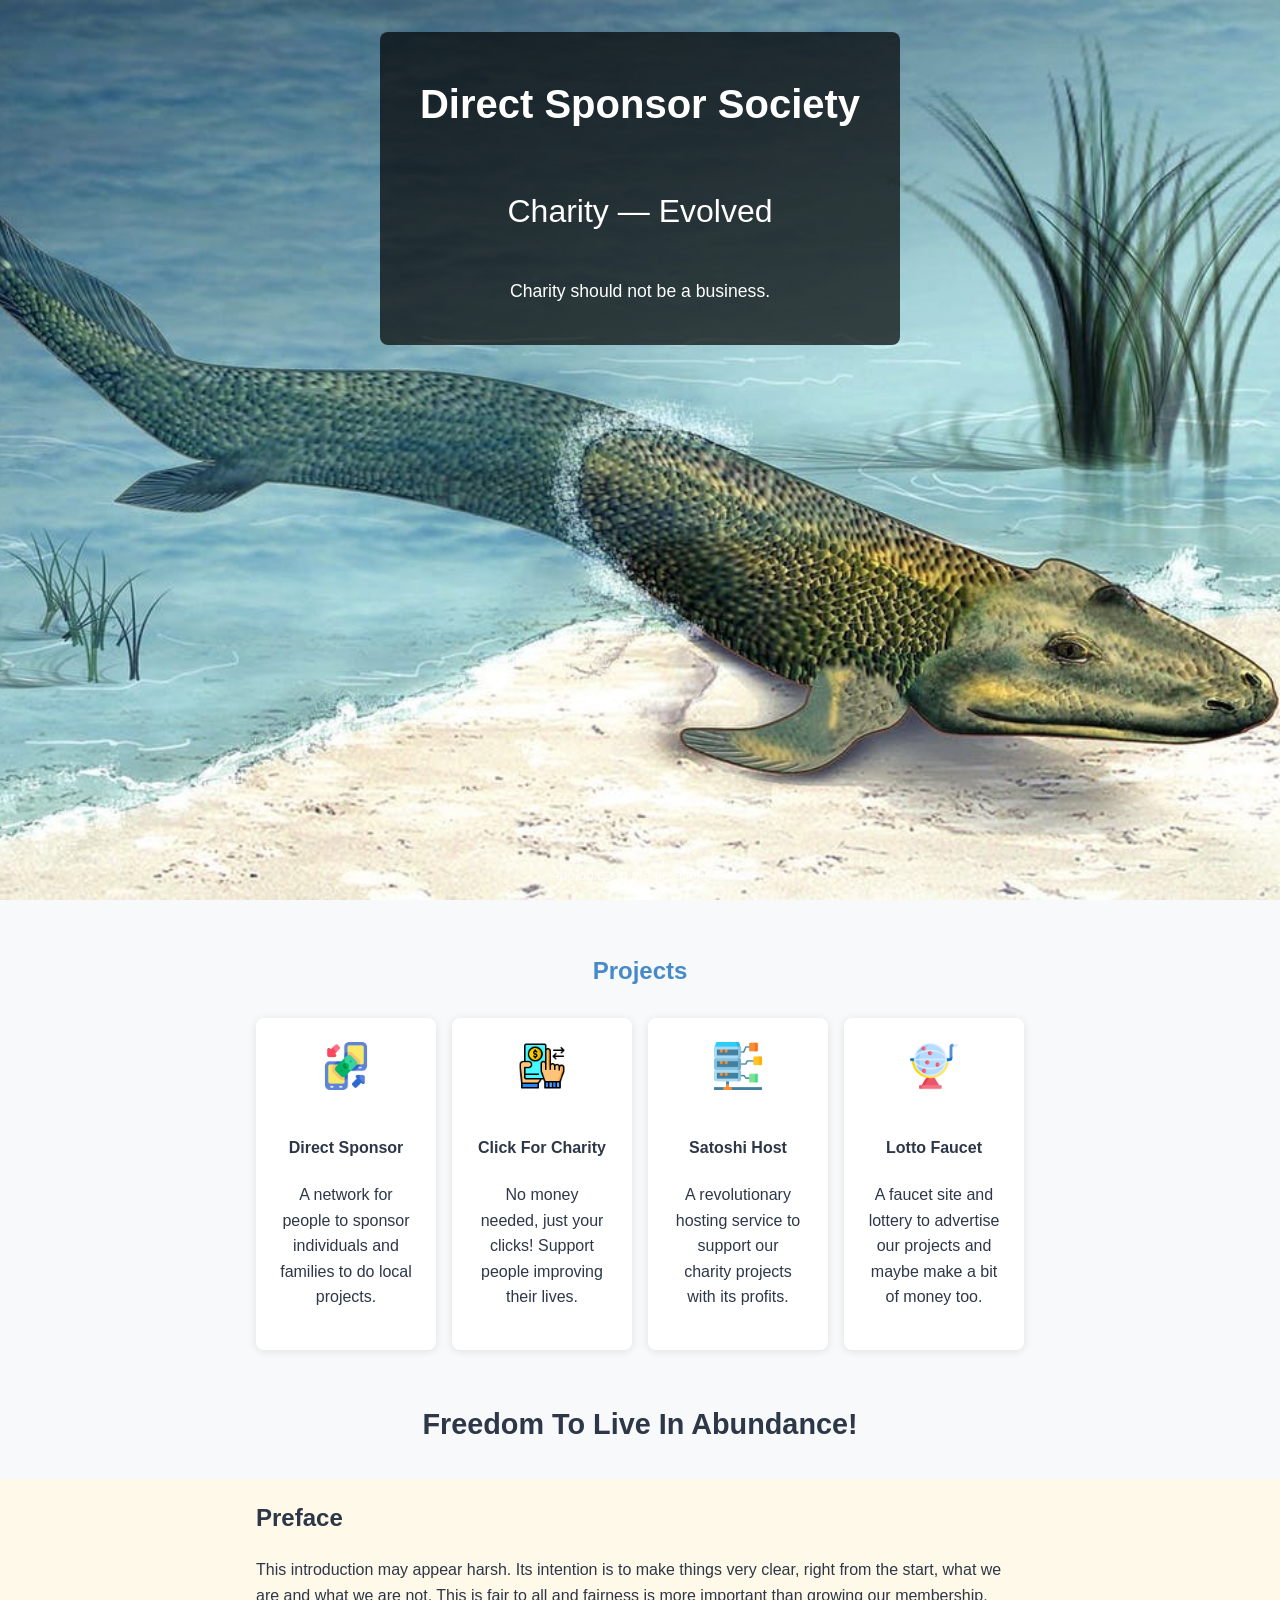
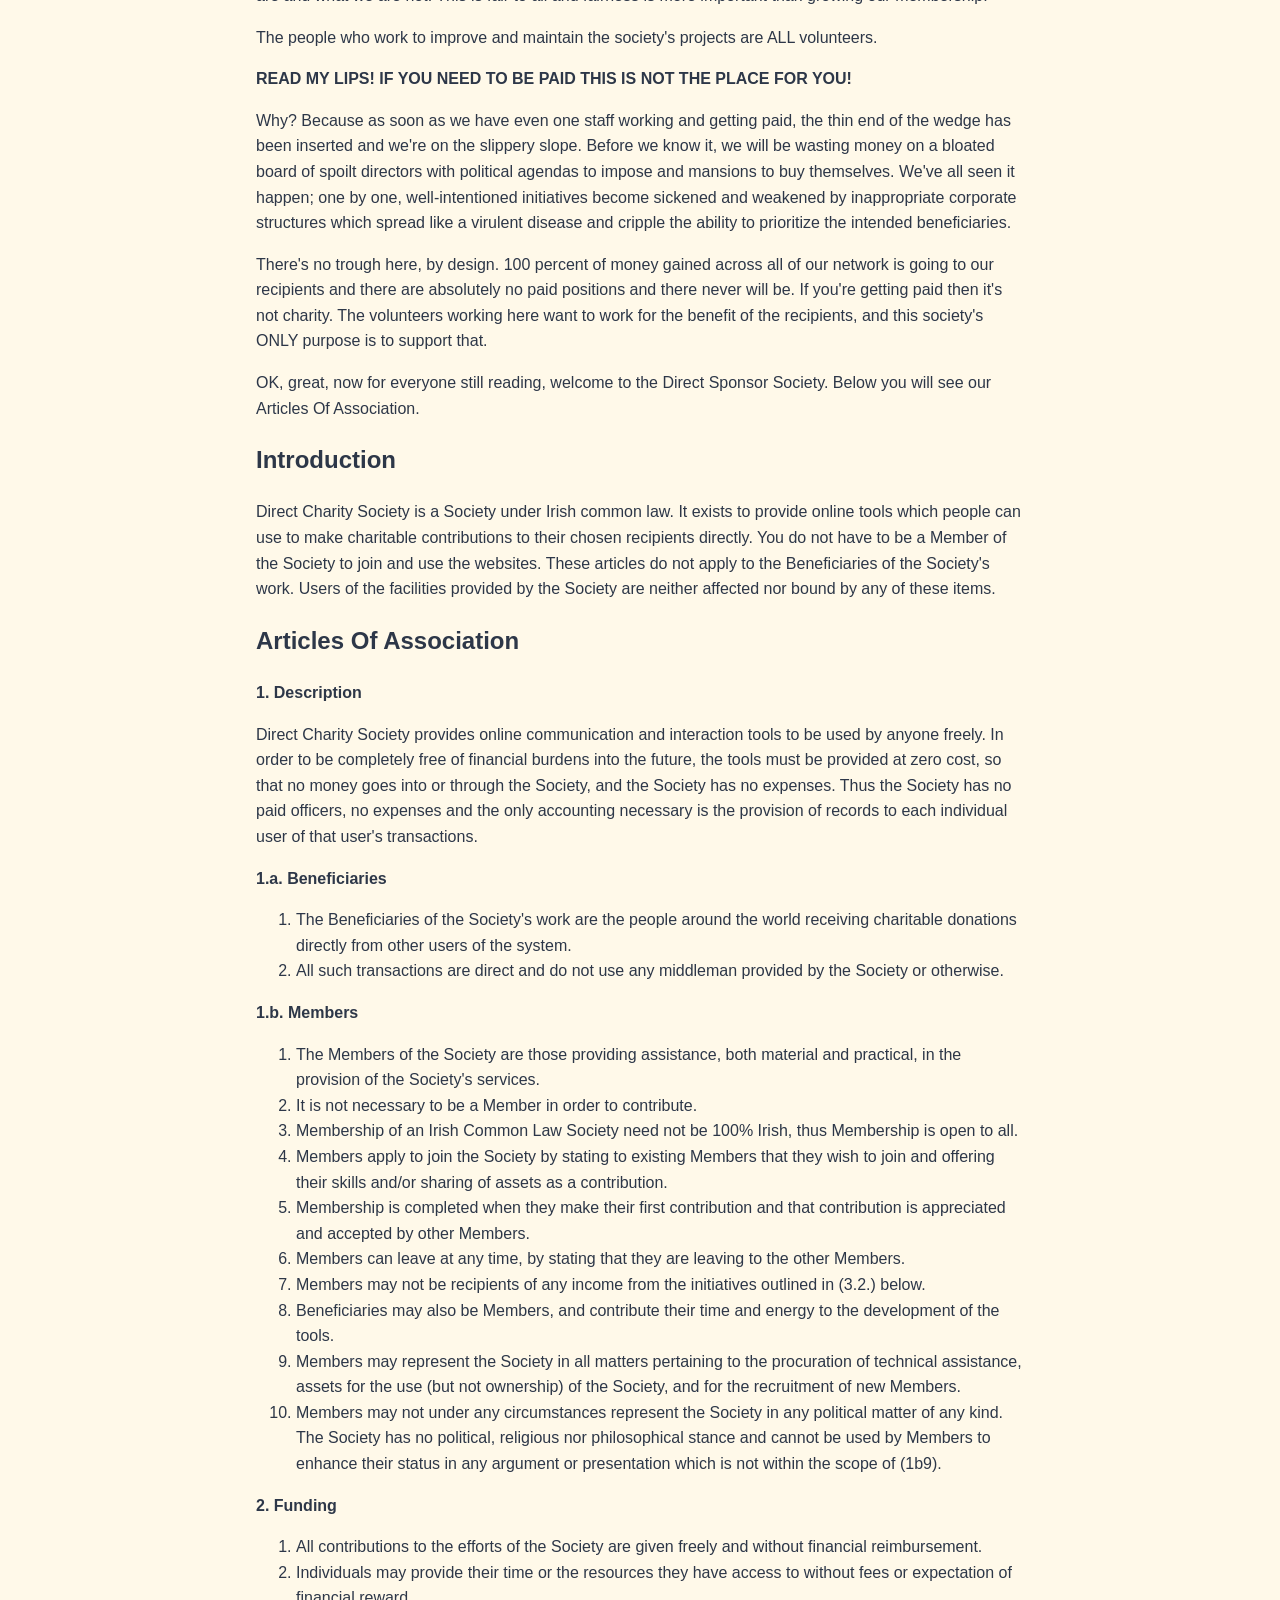
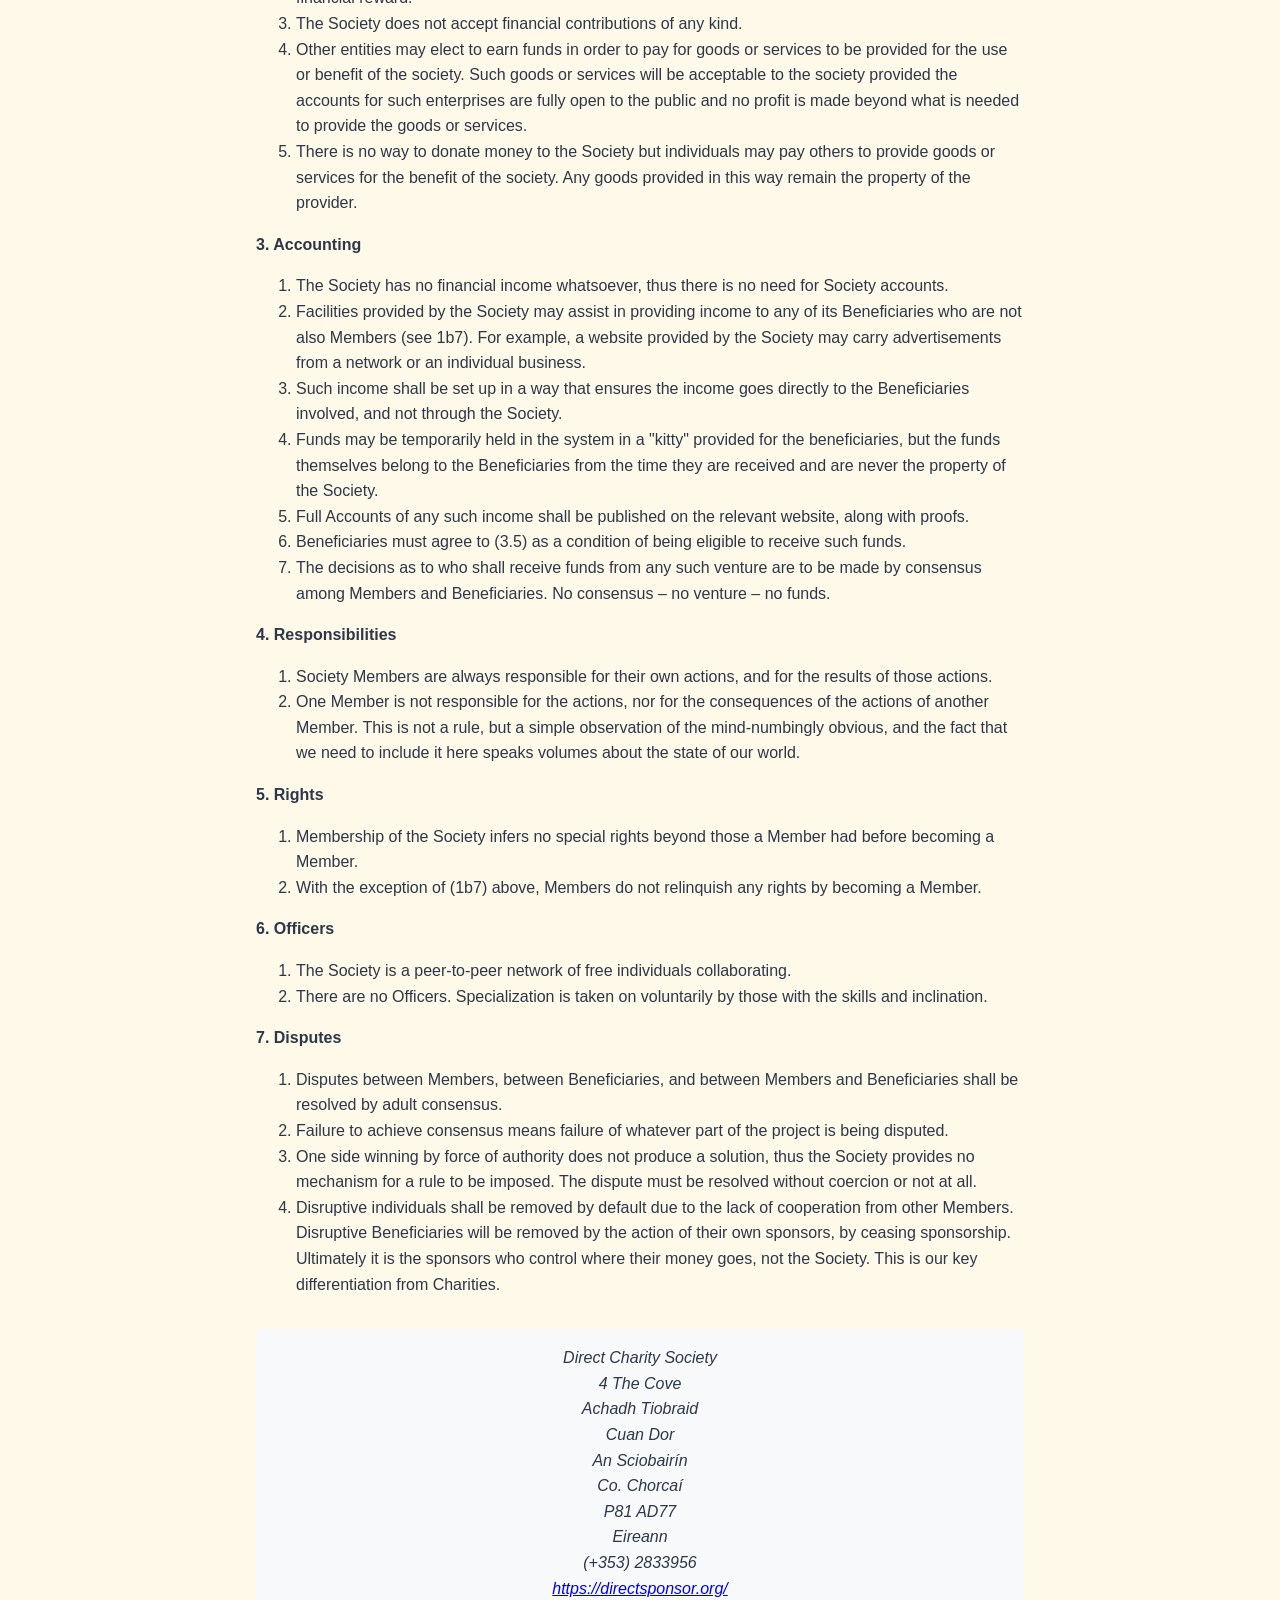
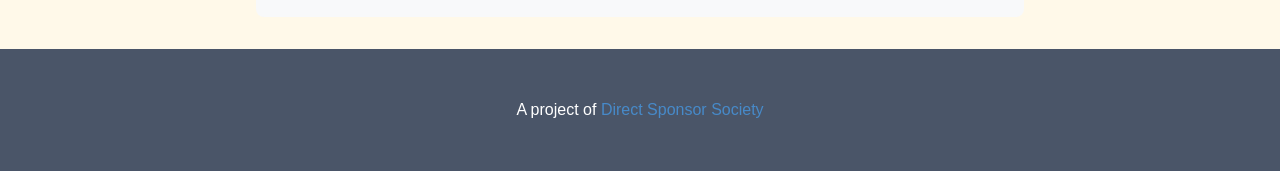
==== index.html @ 2fb2c82e "Initial commit: DirectSponsor.org society site after reorganization" ====
<!DOCTYPE html>
<html lang="en">
<head>
    <meta charset="UTF-8">
    <meta name="viewport" content="width=device-width, initial-scale=1.0">
    <meta name="keywords" content="Direct Sponsor Society, Charity Evolved, Volunteer Organization, Bitcoin Sponsorship, Irish Common Law Society">
    <meta name="description" content="Direct Sponsor Society - Charity Evolved. A volunteer-only organization supporting direct sponsorship worldwide through Bitcoin and innovative funding systems.">
    <title>Direct Sponsor Society - Charity Evolved</title>
    <link rel="stylesheet" href="assets/style.css">
    <meta name="theme-color" content="#478ac9">
    <meta property="og:title" content="Direct Sponsor Society - Charity Evolved">
    <meta property="og:type" content="website">
    <meta property="og:description" content="A volunteer-only organization supporting direct sponsorship worldwide through Bitcoin and innovative funding systems.">
</head>
<body>
    <!-- Hero Section -->
    <section class="hero-parallax">
        <div class="hero-content">
            <h1>Direct Sponsor Society</h1>
            <h2>Charity — Evolved</h2>
            <p>Charity should not be a business.</p>
        </div>
        <div class="apology-overlay">
            <p>Apologies to the creationists.</p>
        </div>
    </section>

    <!-- Projects Section -->
    <section class="projects">
        <div class="container">
            <h2>Projects</h2>
            <div class="project-grid">
                <div class="project-card">
                    <a href="https://directsponsor.net/" class="project-card-inner">
                        <img src="assets/7401215.png" alt="Direct Sponsor" class="project-icon">
                        <h4>Direct Sponsor</h4>
                        <p>A network for people to sponsor individuals and families to do local projects.</p>
                    </a>
                </div>
                
                <div class="project-card">
                    <a href="https://clickforcharity.net/" class="project-card-inner">
                        <img src="assets/3029373.png" alt="Click For Charity" class="project-icon">
                        <h4>Click For Charity</h4>
                        <p>No money needed, just your clicks! Support people improving their lives.</p>
                    </a>
                </div>
                
                <div class="project-card">
                    <a href="https://satoshihost.dev/" class="project-card-inner">
                        <img src="assets/2920231.png" alt="Satoshi Host" class="project-icon">
                        <h4>Satoshi Host</h4>
                        <p>A revolutionary hosting service to support our charity projects with its profits.</p>
                    </a>
                </div>
                
                <div class="project-card">
                    <a href="https://roflfaucet.com/" class="project-card-inner">
                        <img src="assets/5256612.png" alt="Lotto Faucet" class="project-icon">
                        <h4>Lotto Faucet</h4>
                        <p>A faucet site and lottery to advertise our projects and maybe make a bit of money too.</p>
                    </a>
                </div>
            </div>
            <div class="freedom-banner">Freedom To Live In Abundance!</div>
        </div>
    </section>

    <!-- Preface Section -->
    <section class="content-section">
        <h1>Preface</h1>
        <p>This introduction may appear harsh. Its intention is to make things very clear, right from the start, what we are and what we are not. This is fair to all and fairness is more important than growing our membership.</p>
        <p>The people who work to improve and maintain the society's projects are ALL volunteers.</p>
        <p><strong>READ MY LIPS! IF YOU NEED TO BE PAID THIS IS NOT THE PLACE FOR YOU!</strong></p>
        <p>Why? Because as soon as we have even one staff working and getting paid, the thin end of the wedge has been inserted and we're on the slippery slope. Before we know it, we will be wasting money on a bloated board of spoilt directors with political agendas to impose and mansions to buy themselves. We've all seen it happen; one by one, well-intentioned initiatives become sickened and weakened by inappropriate corporate structures which spread like a virulent disease and cripple the ability to prioritize the intended beneficiaries.</p>
        <p>There's no trough here, by design. 100 percent of money gained across all of our network is going to our recipients and there are absolutely no paid positions and there never will be. If you're getting paid then it's not charity. The volunteers working here want to work for the benefit of the recipients, and this society's ONLY purpose is to support that.</p>
        <p>OK, great, now for everyone still reading, welcome to the Direct Sponsor Society. Below you will see our Articles Of Association.</p>
    </section>

    <!-- Introduction Section -->
    <section class="content-section">
        <h1>Introduction</h1>
        <p>Direct Charity Society is a Society under Irish common law. It exists to provide online tools which people can use to make charitable contributions to their chosen recipients directly. You do not have to be a Member of the Society to join and use the websites. These articles do not apply to the Beneficiaries of the Society's work. Users of the facilities provided by the Society are neither affected nor bound by any of these items.</p>
    </section>

    <!-- Articles of Association -->
    <section class="content-section">
        <h1>Articles Of Association</h1>
        
        <p><strong>1. Description</strong></p>
        <p>Direct Charity Society provides online communication and interaction tools to be used by anyone freely. In order to be completely free of financial burdens into the future, the tools must be provided at zero cost, so that no money goes into or through the Society, and the Society has no expenses. Thus the Society has no paid officers, no expenses and the only accounting necessary is the provision of records to each individual user of that user's transactions.</p>

        <p><strong>1.a. Beneficiaries</strong></p>
        <ol>
            <li>The Beneficiaries of the Society's work are the people around the world receiving charitable donations directly from other users of the system.</li>
            <li>All such transactions are direct and do not use any middleman provided by the Society or otherwise.</li>
        </ol>

        <p><strong>1.b. Members</strong></p>
        <ol>
            <li>The Members of the Society are those providing assistance, both material and practical, in the provision of the Society's services.</li>
            <li>It is not necessary to be a Member in order to contribute.</li>
            <li>Membership of an Irish Common Law Society need not be 100% Irish, thus Membership is open to all.</li>
            <li>Members apply to join the Society by stating to existing Members that they wish to join and offering their skills and/or sharing of assets as a contribution.</li>
            <li>Membership is completed when they make their first contribution and that contribution is appreciated and accepted by other Members.</li>
            <li>Members can leave at any time, by stating that they are leaving to the other Members.</li>
            <li>Members may not be recipients of any income from the initiatives outlined in (3.2.) below.</li>
            <li>Beneficiaries may also be Members, and contribute their time and energy to the development of the tools.</li>
            <li>Members may represent the Society in all matters pertaining to the procuration of technical assistance, assets for the use (but not ownership) of the Society, and for the recruitment of new Members.</li>
            <li>Members may not under any circumstances represent the Society in any political matter of any kind. The Society has no political, religious nor philosophical stance and cannot be used by Members to enhance their status in any argument or presentation which is not within the scope of (1b9).</li>
        </ol>

        <p><strong>2. Funding</strong></p>
        <ol>
            <li>All contributions to the efforts of the Society are given freely and without financial reimbursement.</li>
            <li>Individuals may provide their time or the resources they have access to without fees or expectation of financial reward.</li>
            <li>The Society does not accept financial contributions of any kind.</li>
            <li>Other entities may elect to earn funds in order to pay for goods or services to be provided for the use or benefit of the society. Such goods or services will be acceptable to the society provided the accounts for such enterprises are fully open to the public and no profit is made beyond what is needed to provide the goods or services.</li>
            <li>There is no way to donate money to the Society but individuals may pay others to provide goods or services for the benefit of the society. Any goods provided in this way remain the property of the provider.</li>
        </ol>

        <p><strong>3. Accounting</strong></p>
        <ol>
            <li>The Society has no financial income whatsoever, thus there is no need for Society accounts.</li>
            <li>Facilities provided by the Society may assist in providing income to any of its Beneficiaries who are not also Members (see 1b7). For example, a website provided by the Society may carry advertisements from a network or an individual business.</li>
            <li>Such income shall be set up in a way that ensures the income goes directly to the Beneficiaries involved, and not through the Society.</li>
            <li>Funds may be temporarily held in the system in a "kitty" provided for the beneficiaries, but the funds themselves belong to the Beneficiaries from the time they are received and are never the property of the Society.</li>
            <li>Full Accounts of any such income shall be published on the relevant website, along with proofs.</li>
            <li>Beneficiaries must agree to (3.5) as a condition of being eligible to receive such funds.</li>
            <li>The decisions as to who shall receive funds from any such venture are to be made by consensus among Members and Beneficiaries. No consensus – no venture – no funds.</li>
        </ol>

        <p><strong>4. Responsibilities</strong></p>
        <ol>
            <li>Society Members are always responsible for their own actions, and for the results of those actions.</li>
            <li>One Member is not responsible for the actions, nor for the consequences of the actions of another Member. This is not a rule, but a simple observation of the mind-numbingly obvious, and the fact that we need to include it here speaks volumes about the state of our world.</li>
        </ol>

        <p><strong>5. Rights</strong></p>
        <ol>
            <li>Membership of the Society infers no special rights beyond those a Member had before becoming a Member.</li>
            <li>With the exception of (1b7) above, Members do not relinquish any rights by becoming a Member.</li>
        </ol>

        <p><strong>6. Officers</strong></p>
        <ol>
            <li>The Society is a peer-to-peer network of free individuals collaborating.</li>
            <li>There are no Officers. Specialization is taken on voluntarily by those with the skills and inclination.</li>
        </ol>

        <p><strong>7. Disputes</strong></p>
        <ol>
            <li>Disputes between Members, between Beneficiaries, and between Members and Beneficiaries shall be resolved by adult consensus.</li>
            <li>Failure to achieve consensus means failure of whatever part of the project is being disputed.</li>
            <li>One side winning by force of authority does not produce a solution, thus the Society provides no mechanism for a rule to be imposed. The dispute must be resolved without coercion or not at all.</li>
            <li>Disruptive individuals shall be removed by default due to the lack of cooperation from other Members. Disruptive Beneficiaries will be removed by the action of their own sponsors, by ceasing sponsorship. Ultimately it is the sponsors who control where their money goes, not the Society. This is our key differentiation from Charities.</li>
        </ol>

        <div class="address">
            Direct Charity Society<br>
            4 The Cove<br>
            Achadh Tiobraid<br>
            Cuan Dor<br>
            An Sciobairín<br>
            Co. Chorcaí<br>
            P81 AD77<br>
            Eireann<br>
            (+353) 2833956<br>
            <a href="https://directsponsor.org/">https://directsponsor.org/</a>
        </div>
    </section>

    <!-- Footer -->
    <footer class="footer">
        <div class="container">
            <p>A project of <a href="https://directsponsor.org/">Direct Sponsor Society</a></p>
        </div>
    </footer>

</body>
</html>
---- assets/style.css ----
/* Direct Sponsor Society - Essential Styles Only */
* {
    box-sizing: border-box;
}

body {
    margin: 0;
    padding: 0;
    font-family: -apple-system, BlinkMacSystemFont, "Segoe UI", Roboto, sans-serif;
    background-color: #FFF9E9;
    color: #2d3748;
    line-height: 1.6;
}

.container {
    max-width: 50em;
    margin: 0 auto;
    padding: 0 1em;
}

/* Hero Section */
.hero-parallax {
    position: relative;
    min-height: 100vh;
    display: flex;
    align-items: flex-start;
    justify-content: center;
    padding-top: 2em;
    background: url('evolved.jpg') center center;
    background-size: cover;
    background-attachment: fixed;
}

.hero-content {
    position: relative;
    background: rgba(0,0,0,0.7);
    color: white;
    padding: 2.5em; /* 40px */
    border-radius: 0.5em; /* 8px */
    text-align: center;
    max-width: 37.5em; /* 600px */
    z-index: 1;
}

.hero-content h1 {
    font-size: 2.5em;
    margin: 0 0 1.25em 0; /* 20px */
    font-weight: 700;
}

.hero-content h2 {
    font-size: 2em;
    margin: 0 0 1.25em 0; /* 20px */
    font-weight: 400;
}

.hero-content p {
    font-size: 1.1em;
    margin: 0;
}

/* Apology overlay positioned at bottom of parallax */
.apology-overlay {
    position: absolute;
    bottom: 1em;
    left: 50%;
    transform: translateX(-50%);
    color: rgba(255, 255, 255, 0.7);
    font-size: 0.875em;
    font-style: italic;
    text-align: center;
    z-index: 2;
    pointer-events: none;
}

.apology-overlay p {
    margin: 0;
}

.projects {
    background: #f8f9fa;
    padding: 2em 1em;
    text-align: center;
}

.projects h2 {
    color: #478ac9;
}

.project-grid {
    overflow: hidden; /* clearfix */
    margin: 0 -0.5em; /* negative margin for spacing */
}

.project-card {
    float: left;
    width: 25%; /* 4 columns = 25% each */
    padding: 0.5em; /* spacing between cards */
    box-sizing: border-box;
}

.project-card-inner {
    display: block;
    background: white;
    padding: 1.5em;
    border-radius: 0.5em;
    box-shadow: 0 0.1em 0.5em rgba(0,0,0,0.1);
    height: 100%; /* equal height cards */
    text-decoration: none;
    color: inherit;
    transition: box-shadow 0.2s ease;
}

.project-card-inner:hover {
    box-shadow: 0 0.2em 1em rgba(0,0,0,0.15);
    text-decoration: none;
}

.project-card-inner:focus {
    outline: 0.125em solid #478ac9;
    outline-offset: 0.125em;
}

.project-icon {
    width: 3em;
    height: 3em;
    margin: 0 auto 1em;
}

.freedom-banner {
    font-size: 1.8em;
    font-weight: 900;
    margin-top: 1.5em;
}

/* Content - use browser defaults mostly */
.content-section {
    max-width: 50em;
    margin: 0 auto;
    padding: 0 1em;
}

.address {
    background: #f8f9fa;
    padding: 1em;
    border-radius: 0.5em;
    margin: 2em 0;
    text-align: center;
    font-style: italic;
}

.footer {
    background: #4a5568;
    color: white;
    padding: 2em 1em;
    text-align: center;
}

.footer a {
    color: #478ac9;
    text-decoration: none;
}

.footer a:hover {
    text-decoration: underline;
}

/* Clearfix for project grid */
.project-grid:after {
    content: "";
    display: table;
    clear: both;
}

/* Responsive Design */
@media (max-width: 48em) { /* 768px - tablets */
    .hero-parallax {
        min-height: 70vh;
        background-attachment: scroll;
    }
    
    .hero-content h1 {
        font-size: 2em;
    }
    
    .hero-content h2 {
        font-size: 1.5em;
    }
    
    .hero-content {
        padding: 1.875em 1.25em;
    }
    
    .project-card {
        width: 50%; /* 2 columns on tablets */
    }
    
    .freedom-banner {
        font-size: 1.5em;
    }
}

@media (max-width: 30em) { /* 480px - mobile phones */
    .hero-content h1 {
        font-size: 1.8em;
    }
    
    .hero-content h2 {
        font-size: 1.3em;
    }
    
    .projects h2 {
        font-size: 1.5em;
    }
    
    .project-card {
        width: 100%; /* 1 column on mobile */
    }
    
    .freedom-banner {
        font-size: 1.3em;
    }
}
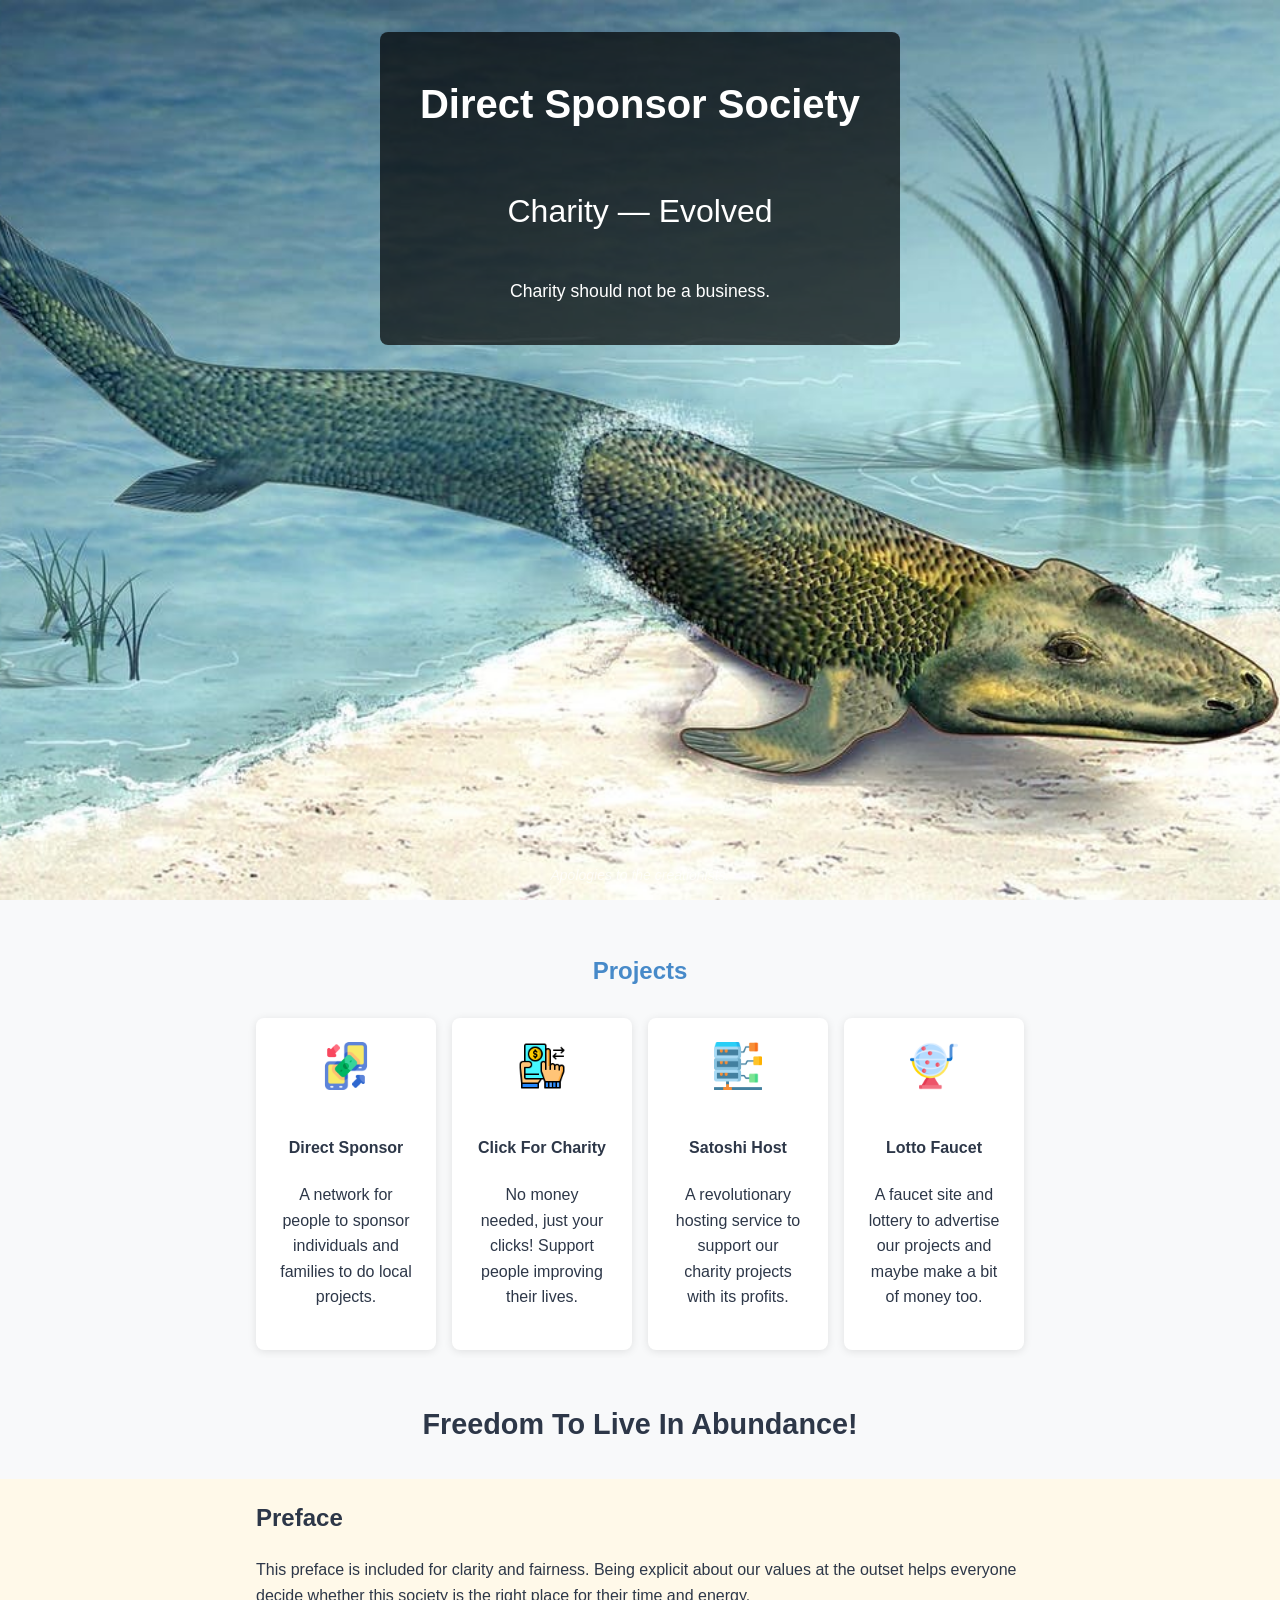
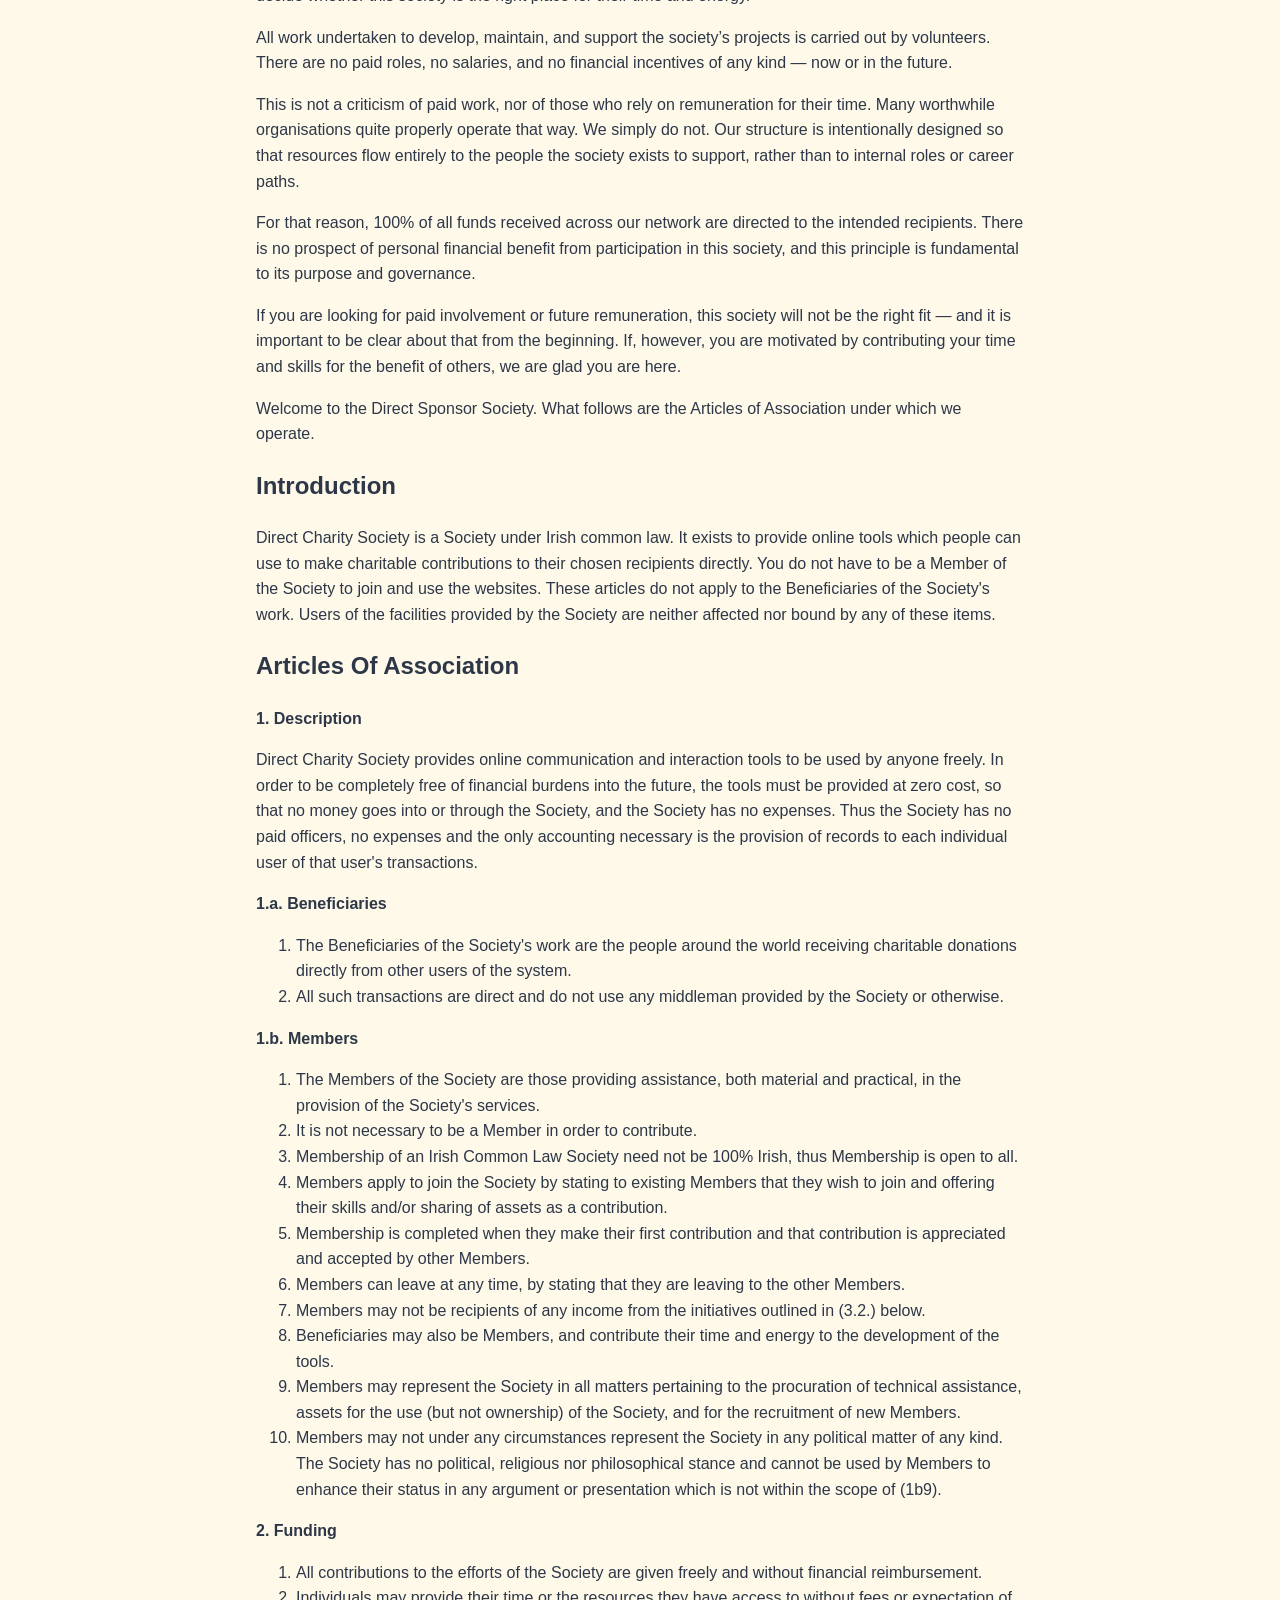
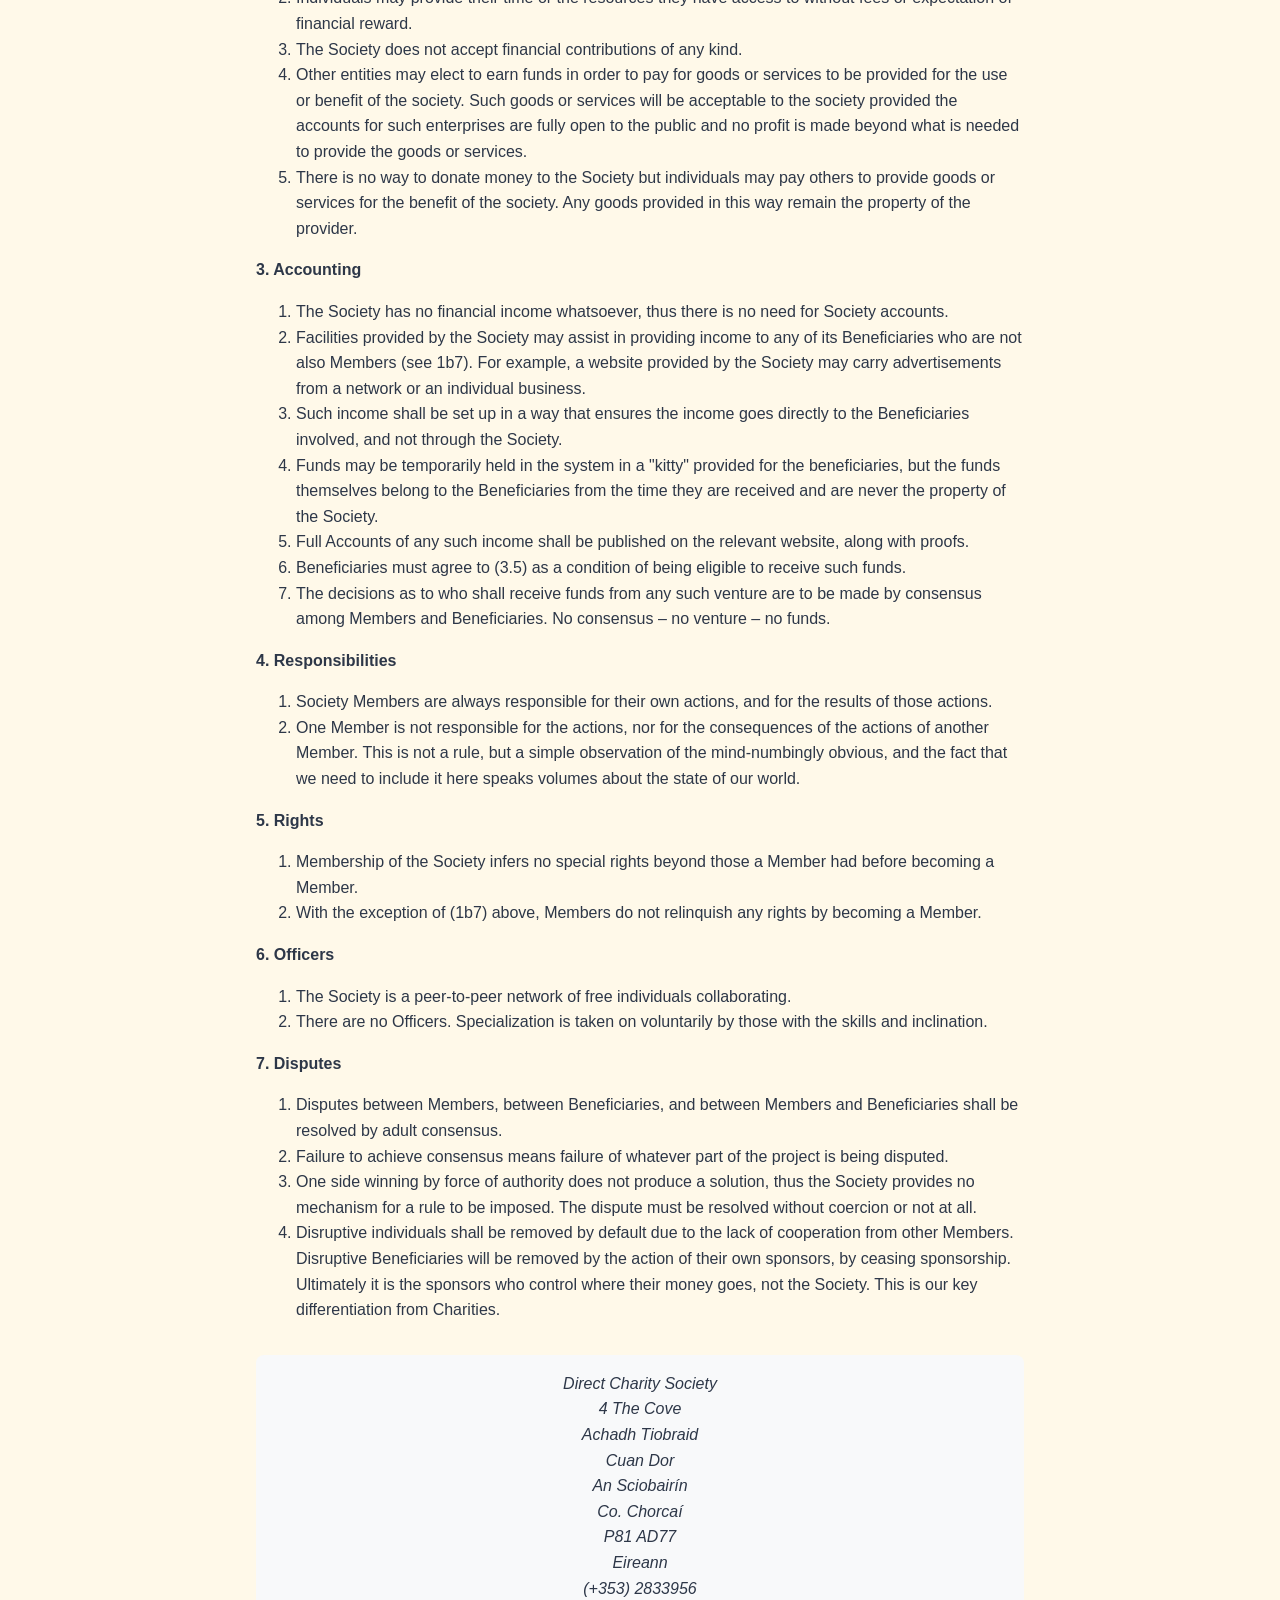
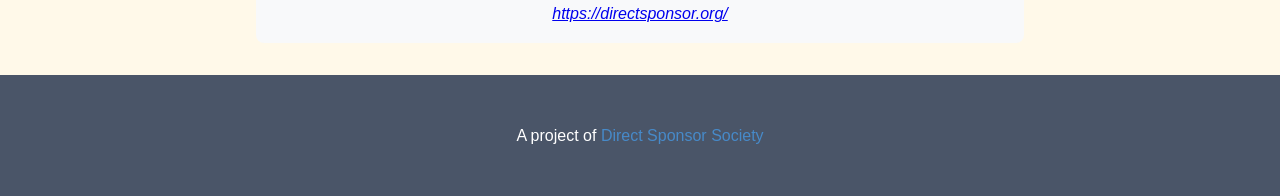
==== commit 17da490e: "intro improvements" ====
--- a/index.html
+++ b/index.html
@@ -69,12 +69,12 @@
     <!-- Preface Section -->
     <section class="content-section">
         <h1>Preface</h1>
-        <p>This introduction may appear harsh. Its intention is to make things very clear, right from the start, what we are and what we are not. This is fair to all and fairness is more important than growing our membership.</p>
-        <p>The people who work to improve and maintain the society's projects are ALL volunteers.</p>
-        <p><strong>READ MY LIPS! IF YOU NEED TO BE PAID THIS IS NOT THE PLACE FOR YOU!</strong></p>
-        <p>Why? Because as soon as we have even one staff working and getting paid, the thin end of the wedge has been inserted and we're on the slippery slope. Before we know it, we will be wasting money on a bloated board of spoilt directors with political agendas to impose and mansions to buy themselves. We've all seen it happen; one by one, well-intentioned initiatives become sickened and weakened by inappropriate corporate structures which spread like a virulent disease and cripple the ability to prioritize the intended beneficiaries.</p>
-        <p>There's no trough here, by design. 100 percent of money gained across all of our network is going to our recipients and there are absolutely no paid positions and there never will be. If you're getting paid then it's not charity. The volunteers working here want to work for the benefit of the recipients, and this society's ONLY purpose is to support that.</p>
-        <p>OK, great, now for everyone still reading, welcome to the Direct Sponsor Society. Below you will see our Articles Of Association.</p>
+        <p>This preface is included for clarity and fairness. Being explicit about our values at the outset helps everyone decide whether this society is the right place for their time and energy.</p>
+        <p>All work undertaken to develop, maintain, and support the society’s projects is carried out by volunteers. There are no paid roles, no salaries, and no financial incentives of any kind — now or in the future.</p>
+        <p>This is not a criticism of paid work, nor of those who rely on remuneration for their time. Many worthwhile organisations quite properly operate that way. We simply do not. Our structure is intentionally designed so that resources flow entirely to the people the society exists to support, rather than to internal roles or career paths.</p>
+        <p>For that reason, 100% of all funds received across our network are directed to the intended recipients. There is no prospect of personal financial benefit from participation in this society, and this principle is fundamental to its purpose and governance.</p>
+        <p>If you are looking for paid involvement or future remuneration, this society will not be the right fit — and it is important to be clear about that from the beginning. If, however, you are motivated by contributing your time and skills for the benefit of others, we are glad you are here.</p>
+        <p>Welcome to the Direct Sponsor Society. What follows are the Articles of Association under which we operate.</p>
     </section>
 
     <!-- Introduction Section -->
